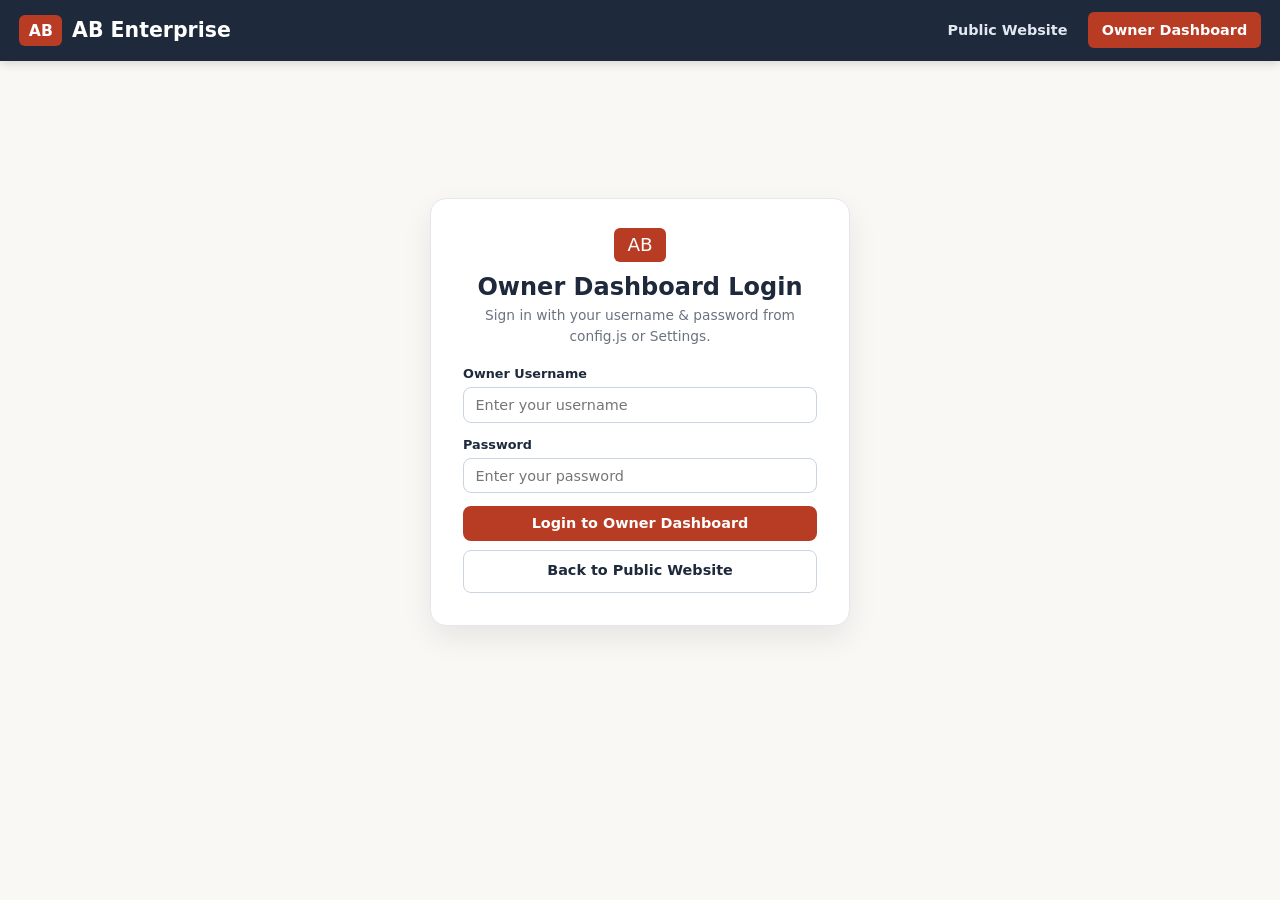
==== owner.html @ 100cbb7a "Create owner.html" ====
<!DOCTYPE html>
<html lang="en">
<head>
  <meta charset="UTF-8" />
  <meta name="viewport" content="width=device-width, initial-scale=1.0" />
  <title>Owner Dashboard | AB Enterprise</title>
  <link rel="stylesheet" href="styles.css" />
</head>
<body>
  <header>
    <div class="nav-container">
      <a href="index.html" class="brand">
        <span class="brand-badge">AB</span>
        <span id="hdr-biz-name">AB Enterprise</span>
      </a>
      <nav>
        <a class="nav-btn" href="index.html">Public Website</a>
        <a class="nav-btn active owner-pill" href="owner.html">Owner Dashboard</a>
      </nav>
    </div>
  </header>

  <!-- LOGIN SCREEN -->
  <main id="page-login" class="login-wrap">
    <div class="login-card">
      <div style="text-align:center; margin-bottom:1.1rem;">
        <span class="brand-badge" style="font-size:1.15rem; padding:0.4rem 0.85rem;">AB</span>
        <h2 style="margin-top:0.65rem; color:var(--secondary);">Owner Dashboard Login</h2>
        <p style="font-size:0.86rem; color:var(--muted);">Sign in with your username & password from <code>config.js</code> or Settings.</p>
      </div>
      <form onsubmit="handleOwnerLogin(event)">
        <div class="form-group">
          <label>Owner Username</label>
          <input type="text" id="login-user" required placeholder="Enter your username" autocomplete="username" />
        </div>
        <div class="form-group">
          <label>Password</label>
          <input type="password" id="login-pass" required placeholder="Enter your password" autocomplete="current-password" />
        </div>
        <p id="login-error" class="hidden" style="color:var(--danger); font-size:0.85rem; margin-bottom:0.7rem; font-weight:600;"></p>
        <button type="submit" class="btn btn-primary" style="width:100%;">Login to Owner Dashboard</button>
        <a href="index.html" class="btn btn-outline" style="width:100%; margin-top:0.55rem;">Back to Public Website</a>
      </form>
    </div>
  </main>

  <!-- OWNER DASHBOARD -->
  <main id="page-owner" class="container hidden">
    <div style="display:flex; justify-content:space-between; align-items:center; flex-wrap:wrap; gap:0.8rem;">
      <div>
        <h2 class="section-title">Owner Business Dashboard — <span class="biz-name-txt">AB Enterprise</span></h2>
        <p class="section-sub" style="margin:0;">
          Manage Sales & Purchase Invoices, Destinations, Materials, Production, Workers & Khata.
          <span id="storage-badge" class="badge badge-blue" style="margin-left:6px;">Local Storage</span>
        </p>
      </div>
      <div style="display:flex; gap:0.5rem; flex-wrap:wrap;">
        <a href="index.html" class="btn btn-outline btn-sm">View Public Site</a>
        <button class="btn btn-danger btn-sm" onclick="logoutOwner()">Logout Owner</button>
      </div>
    </div>

    <div id="owner-alerts"></div>

    <!-- KPIs -->
    <div class="grid-4" style="margin-top:0.95rem;">
      <div class="kpi-card">
        <span>Total Sales (Invoiced)</span>
        <h2 id="kpi-sales">₹0</h2>
        <small style="color:var(--success); font-weight:600;">Received: <span id="kpi-collected">₹0</span></small>
      </div>
      <div class="kpi-card" style="border-color:var(--warning);">
        <span>Customer Credit (Udhaar)</span>
        <h2 id="kpi-receivable">₹0</h2>
        <small style="color:var(--muted);">Supplier Due: <span id="kpi-payable">₹0</span></small>
      </div>
      <div class="kpi-card" style="border-color:var(--danger);">
        <span>Purchases + Labor + Exp</span>
        <h2 id="kpi-outflow">₹0</h2>
        <small style="color:var(--muted);">Purchases: <span id="kpi-purch-tot">₹0</span></small>
      </div>
      <div class="kpi-card" style="border-color:var(--success);">
        <span>Net Business Profit (Est.)</span>
        <h2 id="kpi-profit">₹0</h2>
        <small style="color:var(--muted);">Ready Bricks: <span id="kpi-brick-stock">0</span></small>
      </div>
    </div>

    <!-- Navigation Tabs -->
    <div class="owner-tabs">
      <button class="tab-btn active" onclick="switchOwnerTab('invoices', this)">1. Sales & Purchase Invoices</button>
      <button class="tab-btn" onclick="switchOwnerTab('destinations', this)">2. Destinations & Vehicles</button>
      <button class="tab-btn" onclick="switchOwnerTab('materials', this)">3. Raw Materials Available</button>
      <button class="tab-btn" onclick="switchOwnerTab('production', this)">4. Production & Brick Stock</button>
      <button class="tab-btn" onclick="switchOwnerTab('workers', this)">5. Workers, Labor & Expenses</button>
      <button class="tab-btn" onclick="switchOwnerTab('khata', this)">6. Customer & Supplier Khata</button>
      <button class="tab-btn" onclick="switchOwnerTab('settings', this)">7. Settings, Password & Backup</button>
    </div>

    <!-- TAB 1: INVOICES -->
    <div id="tab-invoices" class="owner-tab">
      <div class="card" style="margin-bottom:1.25rem;">
        <div style="display:flex; justify-content:space-between; align-items:center; flex-wrap:wrap; gap:0.6rem;">
          <h3>Create New Invoice</h3>
          <div class="sub-switch">
            <button type="button" id="btn-mode-sale" class="active" onclick="setInvoiceBuilderType('sale')">Sales Invoice (Customer)</button>
            <button type="button" id="btn-mode-purch" onclick="setInvoiceBuilderType('purchase')">Purchase Invoice (Supplier)</button>
          </div>
        </div>

        <form onsubmit="saveInvoice(event)" style="margin-top:1rem;">
          <div class="grid-4" style="gap:0.75rem;">
            <div class="form-group" style="margin:0;"><label>Invoice Date *</label><input type="date" id="inv-f-date" required></div>
            <div class="form-group" style="margin:0;"><label id="lbl-party-name">Customer Name *</label><input type="text" id="inv-f-party" required placeholder="Party / Company Name"></div>
            <div class="form-group" style="margin:0;"><label>WhatsApp / Phone *</label><input type="tel" id="inv-f-phone" required placeholder="10-digit mobile"></div>
            <div class="form-group" style="margin:0;"><label>Party GSTIN / Ref Bill#</label><input type="text" id="inv-f-gstin" placeholder="Optional"></div>
          </div>

          <div class="grid-4" style="gap:0.75rem; margin-top:0.75rem;">
            <div class="form-group" style="margin:0;"><label>Delivery Destination / Route</label><select id="inv-f-dest" onchange="onInvDestChange()"></select></div>
            <div class="form-group" style="margin:0;"><label>Site Address / Other Destination</label><input type="text" id="inv-f-addr" required placeholder="Plot / Village / Site"></div>
            <div class="form-group" style="margin:0;"><label>Vehicle / Tractor / Truck</label><select id="inv-f-veh" onchange="onInvVehChange()"></select></div>
            <div class="form-group" style="margin:0;"><label>Vehicle No. & Driver Phone</label><input type="text" id="inv-f-veh-custom" placeholder="e.g. GJ01AB1234 / 9876543210"></div>
          </div>

          <div class="draft-items-box">
            <strong style="font-size:0.88rem; color:var(--secondary);" id="lbl-add-items">Add Brick Items to Sales Invoice</strong>
            <div class="grid-4" style="gap:0.6rem; margin-top:0.5rem; align-items:end;">
              <div class="form-group" style="margin:0;"><label>Select Item</label><select id="draft-item-select" onchange="prefillDraftRate()"></select></div>
              <div class="form-group" style="margin:0;"><label id="lbl-draft-qty">Quantity (pcs)</label><input type="number" step="0.01" min="0.01" id="draft-item-qty" value="2000"></div>
              <div class="form-group" style="margin:0;"><label id="lbl-draft-rate">Rate per 1,000 (₹)</label><input type="number" step="0.01" min="0" id="draft-item-rate"></div>
              <button type="button" class="btn btn-dark" onclick="addDraftItem()">+ Add Item to Bill</button>
            </div>
            <div class="table-wrap" style="margin-top:0.6rem;">
              <table>
                <thead><tr><th>Item Description</th><th>Qty</th><th>Rate</th><th>Subtotal (₹)</th><th>Remove</th></tr></thead>
                <tbody id="draft-items-body"></tbody>
              </table>
            </div>
          </div>

          <div class="grid-4" style="gap:0.75rem;">
            <div class="form-group" style="margin:0;"><label>Transport Freight / Bhada (₹)</label><input type="number" id="inv-f-freight" min="0" value="0" oninput="recalcDraftSummary()"></div>
            <div class="form-group" style="margin:0;"><label>Loading / Unloading (₹)</label><input type="number" id="inv-f-loading" min="0" value="0" oninput="recalcDraftSummary()"></div>
            <div class="form-group" style="margin:0;"><label>Discount (₹)</label><input type="number" id="inv-f-disc" min="0" value="0" oninput="recalcDraftSummary()"></div>
            <div class="form-group" style="margin:0;">
              <label>GST Rate (%)</label>
              <select id="inv-f-gst" onchange="recalcDraftSummary()">
                <option value="0">0% (Non-GST / Cash Memo)</option>
                <option value="5">5% GST</option>
                <option value="12">12% GST (Bricks)</option>
                <option value="18">18% GST</option>
              </select>
            </div>
          </div>

          <div class="grid-4" style="gap:0.75rem; margin-top:0.75rem; align-items:end;">
            <div class="form-group" style="margin:0;"><label>Grand Total (₹)</label><input type="number" id="inv-f-grand" readonly style="background:#fff7ed; font-weight:800; color:var(--primary); font-size:1.05rem;"></div>
            <div class="form-group" style="margin:0;"><label>Paid Amount Now (₹)</label><input type="number" id="inv-f-paid" min="0" value="0" required></div>
            <div class="form-group" style="margin:0;">
              <label>Payment Mode</label>
              <select id="inv-f-mode"><option>Cash</option><option>UPI / PhonePe</option><option>Bank Transfer / NEFT</option><option>Cheque</option><option>Credit (Udhaar)</option></select>
            </div>
            <div class="form-group" style="margin:0;">
              <label>Status</label>
              <select id="inv-f-status"><option>Pending</option><option>Loading</option><option selected>Dispatched</option><option>Delivered</option><option>Received</option></select>
            </div>
          </div>

          <button type="submit" class="btn btn-primary" style="width:100%; margin-top:0.9rem;" id="btn-save-invoice">Save Sales Invoice & Deduct Brick Stock</button>
        </form>
      </div>

      <div class="card">
        <div style="display:flex; justify-content:space-between; align-items:center; flex-wrap:wrap; gap:0.6rem; margin-bottom:0.6rem;">
          <h3>All Sales & Purchase Invoices</h3>
          <div style="display:flex; gap:0.5rem; flex-wrap:wrap;">
            <select id="inv-filter-type" onchange="renderOwner()" style="width:auto;">
              <option value="all">All Invoices (Sales + Purchase)</option>
              <option value="sale">Sales Invoices Only</option>
              <option value="purchase">Purchase Invoices Only</option>
              <option value="due">With Pending Balance Due</option>
            </select>
            <input type="text" id="inv-search" placeholder="Search bill#, party, destination..." oninput="renderOwner()" style="width:220px;">
          </div>
        </div>
        <div class="table-wrap">
          <table>
            <thead>
              <tr><th>Bill # / Date</th><th>Type</th><th>Party & Destination</th><th>Items & Vehicle</th><th>Total / Paid / Due</th><th>Status</th><th>Print & WhatsApp</th></tr>
            </thead>
            <tbody id="invoices-table-body"></tbody>
          </table>
        </div>
      </div>
    </div>

    <!-- TAB 2: DESTINATIONS & VEHICLES -->
    <div id="tab-destinations" class="owner-tab hidden grid-2">
      <div class="card">
        <h3>Delivery Destinations & Freight Rates</h3>
        <form onsubmit="addDestination(event)" class="grid-2" style="gap:0.65rem; margin:0.8rem 0 1rem;">
          <div class="form-group" style="margin:0;"><label>Destination / Zone *</label><input type="text" id="d-name" required placeholder="e.g. Ring Road / City"></div>
          <div class="form-group" style="margin:0;"><label>Distance (km)</label><input type="number" id="d-km" min="1" required></div>
          <div class="form-group" style="margin:0;"><label>Tractor Freight (₹)</label><input type="number" id="d-tractor" min="0" required></div>
          <div class="form-group" style="margin:0;"><label>Truck Freight (₹)</label><input type="number" id="d-truck" min="0" required></div>
          <button type="submit" class="btn btn-primary" style="grid-column:span 2;">+ Add Destination</button>
        </form>
        <div class="table-wrap">
          <table>
            <thead><tr><th>Destination</th><th>Dist.</th><th>Tractor ₹</th><th>Truck ₹</th><th>Action</th></tr></thead>
            <tbody id="dest-table-body"></tbody>
          </table>
        </div>
      </div>

      <div class="card">
        <h3>Vehicles, Tractors & Drivers</h3>
        <form onsubmit="addVehicle(event)" class="grid-2" style="gap:0.65rem; margin:0.8rem 0 1rem;">
          <div class="form-group" style="margin:0;"><label>Vehicle No. *</label><input type="text" id="v-num" required placeholder="e.g. GJ-01-TR-4421"></div>
          <div class="form-group" style="margin:0;"><label>Vehicle Type</label><select id="v-type"><option>Tractor Trolley</option><option>6-Wheel Dumper</option><option>10-Wheel Truck</option><option>Pickup / Tempo</option></select></div>
          <div class="form-group" style="margin:0;"><label>Driver Name *</label><input type="text" id="v-driver" required></div>
          <div class="form-group" style="margin:0;"><label>Driver WhatsApp *</label><input type="tel" id="v-phone" required></div>
          <button type="submit" class="btn btn-dark" style="grid-column:span 2;">+ Save Vehicle & Driver</button>
        </form>
        <div class="table-wrap">
          <table>
            <thead><tr><th>Vehicle</th><th>Type</th><th>Driver</th><th>Phone</th><th>Action</th></tr></thead>
            <tbody id="veh-table-body"></tbody>
          </table>
        </div>
      </div>
    </div>

    <!-- TAB 3: RAW MATERIALS -->
    <div id="tab-materials" class="owner-tab hidden grid-2">
      <div class="card">
        <h3>Available Raw Materials Stock</h3>
        <p class="section-sub">Auto-increases on Purchase Invoices; deducts when used below.</p>
        <div class="table-wrap">
          <table>
            <thead><tr><th>Material</th><th>Available Qty</th><th>Default Rate (₹)</th><th>Status</th></tr></thead>
            <tbody id="materials-stock-body"></tbody>
          </table>
        </div>
        <form onsubmit="addNewMaterialType(event)" class="grid-4" style="gap:0.5rem; margin-top:1rem;">
          <input type="text" id="new-mat-name" placeholder="Material Name" required>
          <input type="text" id="new-mat-unit" placeholder="Unit (Tons/Bags)" required>
          <input type="number" id="new-mat-rate" placeholder="Rate ₹" required>
          <button type="submit" class="btn btn-dark btn-sm">+ Add Material</button>
        </form>
      </div>

      <div class="card">
        <h3>Record Material Used in Production</h3>
        <form onsubmit="useRawMaterial(event)" style="margin-top:0.6rem;">
          <div class="grid-2" style="gap:0.7rem;">
            <div class="form-group"><label>Date</label><input type="date" id="use-date" required></div>
            <div class="form-group"><label>Material</label><select id="use-mat"></select></div>
          </div>
          <div class="grid-2" style="gap:0.7rem;">
            <div class="form-group"><label>Quantity Used</label><input type="number" step="0.01" min="0.01" id="use-qty" required></div>
            <div class="form-group"><label>Batch / Kiln Round</label><input type="text" id="use-note" required></div>
          </div>
          <button type="submit" class="btn btn-primary" style="width:100%;">Deduct from Available Material</button>
        </form>
        <h4 style="margin-top:1.25rem;">Recent Consumption Log</h4>
        <div class="table-wrap">
          <table>
            <thead><tr><th>Date</th><th>Material</th><th>Qty Used</th><th>Batch / Note</th></tr></thead>
            <tbody id="mat-usage-body"></tbody>
          </table>
        </div>
      </div>
    </div>

    <!-- TAB 4: PRODUCTION & BRICK STOCK -->
    <div id="tab-production" class="owner-tab hidden">
      <div class="grid-2" style="margin-bottom:1.2rem;">
        <div class="card">
          <h3>Record Daily Production Batch</h3>
          <form onsubmit="addProduction(event)" style="margin-top:0.7rem;">
            <div class="grid-2" style="gap:0.7rem;">
              <div class="form-group"><label>Date</label><input type="date" id="prod-date" required></div>
              <div class="form-group"><label>Brick Type</label><select id="prod-brick"></select></div>
            </div>
            <div class="form-group"><label>Kiln / Machine Batch #</label><input type="text" id="prod-batch" required placeholder="e.g. Kiln-A / Round-8"></div>
            <div class="grid-2" style="gap:0.7rem;">
              <div class="form-group"><label>Gross Produced</label><input type="number" id="prod-qty" min="1" required></div>
              <div class="form-group"><label>Damaged / Broken</label><input type="number" id="prod-waste" min="0" value="0" required></div>
            </div>
            <button type="submit" class="btn btn-primary" style="width:100%;">Save Production & Add to Stock</button>
          </form>
        </div>

        <div class="card">
          <h3>Recent Production Batches</h3>
          <div class="table-wrap">
            <table>
              <thead><tr><th>Date</th><th>Batch</th><th>Brick Type</th><th>Net Good</th><th>Waste</th></tr></thead>
              <tbody id="prod-table-body"></tbody>
            </table>
          </div>
        </div>
      </div>

      <div class="card">
        <h3>Brick Stock & Rate Card Control</h3>
        <div class="table-wrap">
          <table>
            <thead><tr><th>Brick Product</th><th>Rate / 1,000 (₹)</th><th>Available Stock (pcs)</th><th>Min Alert</th><th>Save</th></tr></thead>
            <tbody id="inventory-table-body"></tbody>
          </table>
        </div>
        <form onsubmit="addNewBrickProduct(event)" class="grid-4" style="gap:0.6rem; margin-top:1rem;">
          <input type="text" id="nb-name" required placeholder="New Brick Name">
          <input type="number" id="nb-rate" min="100" required placeholder="Rate / 1,000 (₹)">
          <input type="number" id="nb-stock" min="0" required placeholder="Opening Stock">
          <button type="submit" class="btn btn-dark btn-sm">+ Add New Brick Type</button>
        </form>
      </div>
    </div>

    <!-- TAB 5: WORKERS & EXPENSES -->
    <div id="tab-workers" class="owner-tab hidden grid-2">
      <div class="card">
        <h3>Workers / Labor Payment & Advance (Peshgi)</h3>
        <form onsubmit="addExpense(event)" style="margin-top:0.7rem;">
          <div class="grid-2" style="gap:0.7rem;">
            <div class="form-group"><label>Date</label><input type="date" id="exp-date" required></div>
            <div class="form-group">
              <label>Category</label>
              <select id="exp-cat">
                <option>Molding / Pather Labor</option>
                <option>Kiln Loading / Bharai-Nikasi</option>
                <option>Worker Advance (Peshgi)</option>
                <option>Driver Salary / Bata</option>
                <option>Tractor / Truck Diesel & Repair</option>
                <option>Electricity / Rent / Misc</option>
              </select>
            </div>
          </div>
          <div class="gr
---- styles.css ----
:root {
  --primary: #b83b24;
  --primary-dark: #8f2a18;
  --secondary: #1e293b;
  --accent: #f59e0b;
  --whatsapp: #25d366;
  --whatsapp-dark: #128c7e;
  --bg: #faf8f5;
  --card: #ffffff;
  --text: #1f2937;
  --muted: #6b7280;
  --border: #e5e7eb;
  --success: #16a34a;
  --warning: #d97706;
  --danger: #dc2626;
  --info: #2563eb;
}

* {
  box-sizing: border-box;
  margin: 0;
  padding: 0;
  font-family: 'Segoe UI', system-ui, -apple-system, sans-serif;
}

body {
  background: var(--bg);
  color: var(--text);
  line-height: 1.5;
}

.hidden { display: none !important; }

header {
  background: var(--secondary);
  color: #fff;
  position: sticky;
  top: 0;
  z-index: 100;
  box-shadow: 0 2px 10px rgba(0, 0, 0, 0.16);
}

.nav-container {
  max-width: 1320px;
  margin: auto;
  padding: 0.78rem 1.2rem;
  display: flex;
  justify-content: space-between;
  align-items: center;
  flex-wrap: wrap;
  gap: 0.8rem;
}

.brand {
  display: flex;
  align-items: center;
  gap: 0.6rem;
  font-size: 1.28rem;
  font-weight: 800;
  color: #fff;
  text-decoration: none;
}

.brand-badge {
  background: var(--primary);
  color: #fff;
  padding: 0.25rem 0.6rem;
  border-radius: 6px;
  font-size: 0.98rem;
}

nav {
  display: flex;
  gap: 0.45rem;
  flex-wrap: wrap;
  align-items: center;
}

.nav-btn {
  background: transparent;
  color: #e2e8f0;
  border: none;
  padding: 0.45rem 0.85rem;
  border-radius: 6px;
  cursor: pointer;
  font-size: 0.9rem;
  font-weight: 600;
  text-decoration: none;
}

.nav-btn:hover, .nav-btn.active {
  background: rgba(255, 255, 255, 0.12);
  color: #fff;
}

.nav-btn.owner-pill {
  background: var(--primary);
  color: #fff;
}

.nav-btn.owner-pill:hover {
  background: var(--primary-dark);
}

.container {
  max-width: 1320px;
  margin: auto;
  padding: 1.4rem 1.2rem;
}

.section-title {
  font-size: 1.55rem;
  color: var(--secondary);
  font-weight: 800;
  margin-bottom: 0.3rem;
}

.section-sub {
  color: var(--muted);
  margin-bottom: 1.1rem;
  font-size: 0.92rem;
}

.grid-2 { display: grid; grid-template-columns: repeat(auto-fit, minmax(320px, 1fr)); gap: 1.2rem; }
.grid-3 { display: grid; grid-template-columns: repeat(auto-fit, minmax(260px, 1fr)); gap: 1.1rem; }
.grid-4 { display: grid; grid-template-columns: repeat(auto-fit, minmax(210px, 1fr)); gap: 0.95rem; }

.card {
  background: var(--card);
  border: 1px solid var(--border);
  border-radius: 12px;
  padding: 1.2rem;
  box-shadow: 0 2px 8px rgba(0, 0, 0, 0.04);
}

.btn {
  display: inline-flex;
  align-items: center;
  justify-content: center;
  gap: 0.4rem;
  padding: 0.6rem 1.1rem;
  border-radius: 8px;
  border: none;
  font-weight: 700;
  cursor: pointer;
  font-size: 0.9rem;
  text-decoration: none;
  transition: 0.18s;
}

.btn-primary { background: var(--primary); color: #fff; }
.btn-primary:hover { background: var(--primary-dark); }
.btn-wa { background: var(--whatsapp); color: #fff; }
.btn-wa:hover { background: var(--whatsapp-dark); }
.btn-dark { background: var(--secondary); color: #fff; }
.btn-info { background: var(--info); color: #fff; }
.btn-danger { background: var(--danger); color: #fff; }
.btn-outline { background: #fff; border: 1.5px solid #cbd5e1; color: var(--secondary); }
.btn-hero-outline { background: transparent; border: 1.5px solid #fff; color: #fff; }
.btn-sm { padding: 0.34rem 0.65rem; font-size: 0.79rem; border-radius: 6px; }

.hero {
  background: linear-gradient(135deg, rgba(30, 41, 59, 0.96), rgba(184, 59, 36, 0.9));
  color: #fff;
  padding: 3rem 1.2rem;
  border-radius: 0 0 22px 22px;
}

.hero-inner {
  max-width: 1320px;
  margin: auto;
  display: grid;
  grid-template-columns: 1.3fr 1fr;
  gap: 2rem;
  align-items: center;
}

.hero h1 { font-size: 2.3rem; line-height: 1.2; margin-bottom: 0.85rem; }
.hero p { color: #e2e8f0; margin-bottom: 1.3rem; }

.hero-stats {
  background: rgba(255, 255, 255, 0.1);
  backdrop-filter: blur(8px);
  padding: 1.25rem;
  border-radius: 14px;
  border: 1px solid rgba(255, 255, 255, 0.2);
  display: grid;
  grid-template-columns: 1fr 1fr;
  gap: 1rem;
}

.stat-box h3 { font-size: 1.45rem; color: var(--accent); }
.stat-box p { font-size: 0.82rem; margin: 0; color: #f1f5f9; }

.brick-icon {
  width: 44px;
  height: 26px;
  background: var(--primary);
  border-radius: 4px;
  margin-bottom: 0.65rem;
  box-shadow: inset 0 -4px 0 rgba(0, 0, 0, 0.22);
}

.price-tag { font-size: 1.28rem; font-weight: 800; color: var(--primary); margin: 0.3rem 0; }
.badge { display: inline-block; padding: 0.18rem 0.55rem; border-radius: 999px; font-size: 0.75rem; font-weight: 700; }
.badge-ok { background: #dcfce7; color: #166534; }
.badge-warn { background: #fef3c7; color: #92400e; }
.badge-blue { background: #dbeafe; color: #1e40af; }
.badge-red { background: #fee2e2; color: #991b1b; }
.badge-purple { background: #f3e8ff; color: #6b21a8; }

.form-group { margin-bottom: 0.78rem; }
label { display: block; font-size: 0.8rem; font-weight: 700; margin-bottom: 0.25rem; color: var(--secondary); }

input, select, textarea {
  width: 100%;
  padding: 0.54rem 0.72rem;
  border: 1px solid #cbd5e1;
  border-radius: 8px;
  font-size: 0.9rem;
  background: #fff;
}

input:focus, select:focus, textarea:focus {
  outline: none;
  border-color: var(--primary);
  box-shadow: 0 0 0 3px rgba(184, 59, 36, 0.12);
}

.estimate-box {
  background: #fff7ed;
  border: 1px solid #fed7aa;
  padding: 0.85rem;
  border-radius: 10px;
  margin: 0.85rem 0;
}

.login-wrap {
  min-height: 78vh;
  display: flex;
  align-items: center;
  justify-content: center;
  padding: 1.5rem;
}

.login-card {
  max-width: 420px;
  width: 100%;
  background: #fff;
  border: 1px solid var(--border);
  border-radius: 16px;
  padding: 2rem;
  box-shadow: 0 12px 30px rgba(0, 0, 0, 0.08);
}

.kpi-card {
  background: #fff;
  border-left: 5px solid var(--primary);
  padding: 0.95rem 1.05rem;
  border-radius: 10px;
  box-shadow: 0 2px 6px rgba(0, 0, 0, 0.05);
}

.kpi-card span { font-size: 0.78rem; color: var(--muted); font-weight: 700; display: block; }
.kpi-card h2 { font-size: 1.4rem; margin-top: 0.15rem; color: var(--secondary); }

.owner-tabs {
  display: flex;
  gap: 0.42rem;
  flex-wrap: wrap;
  margin: 1.15rem 0;
  padding-bottom: 0.6rem;
  border-bottom: 2px solid var(--border);
}

.tab-btn {
  padding: 0.5rem 0.85rem;
  border: none;
  background: #e2e8f0;
  color: var(--secondary);
  border-radius: 8px;
  font-weight: 700;
  font-size: 0.84rem;
  cursor: pointer;
}

.tab-btn.active { background: var(--secondary); color: #fff; }

.sub-switch {
  display: inline-flex;
  background: #e2e8f0;
  padding: 4px;
  border-radius: 10px;
}

.sub-switch button {
  border: none;
  background: transparent;
  padding: 0.45rem 1rem;
  border-radius: 7px;
  font-weight: 700;
  cursor: pointer;
  color: var(--secondary);
  font-size: 0.86rem;
}

.sub-switch button.active { background: var(--primary); color: #fff; }

.table-wrap { overflow-x: auto; }
table { width: 100%; border-collapse: collapse; margin-top: 0.4rem; font-size: 0.86rem; }
th, td { padding: 0.6rem 0.65rem; text-align: left; border-bottom: 1px solid var(--border); vertical-align: top; }
th { background: #f8fafc; font-weight: 700; color: var(--secondary); white-space: nowrap; }

.alert-bar {
  background: #fef3c7;
  border: 1px solid #f59e0b;
  color: #92400e;
  padding: 0.7rem 0.95rem;
  border-radius: 10px;
  margin-top: 0.9rem;
  font-size: 0.86rem;
}

.draft-items-box {
  background: #f8fafc;
  border: 1px solid var(--border);
  border-radius: 10px;
  padding: 0.85rem;
  margin: 0.85rem 0;
}

.modal-backdrop {
  position: fixed;
  inset: 0;
  background: rgba(15, 23, 42, 0.7);
  z-index: 1000;
  display: flex;
  align-items: center;
  justify-content: center;
  padding: 1rem;
}

.modal-box {
  background: #fff;
  border-radius: 12px;
  max-width: 720px;
  width: 100%;
  padding: 1.6rem;
  max-height: 92vh;
  overflow-y: auto;
  box-shadow: 0 20px 45px rgba(0, 0, 0, 0.3);
}

.inv-header {
  display: flex;
  justify-content: space-between;
  gap: 1rem;
  border-bottom: 2px solid var(--secondary);
  padding-bottom: 0.8rem;
  margin-bottom: 0.9rem;
  flex-wrap: wrap;
}

.inv-meta-grid {
  display: grid;
  grid-template-columns: 1fr 1fr;
  gap: 0.8rem;
  background: #f8fafc;
  padding: 0.8rem;
  border-radius: 8px;
  margin-bottom: 0.9rem;
  font-size: 0.88rem;
}

.wa-float {
  position: fixed;
  bottom: 20px;
  right: 20px;
  z-index: 950;
  display: flex;
  flex-direction: column;
  align-items: flex-end;
  gap: 0.55rem;
}

.wa-popup {
  background: #fff;
  border: 1px solid var(--border);
  border-radius: 12px;
  width: 280px;
  padding: 1rem;
  box-shadow: 0 10px 25px rgba(0, 0, 0, 0.18);
}

.wa-fab {
  background: var(--whatsapp);
  color: #fff;
  border: none;
  border-radius: 999px;
  padding: 0.8rem 1.15rem;
  font-weight: 800;
  font-size: 0.9rem;
  cursor: pointer;
  box-shadow: 0 6px 18px rgba(37, 211, 102, 0.4);
  display: flex;
  align-items: center;
  gap: 0.4rem;
}

footer {
  background: var(--secondary);
  color: #cbd5e1;
  text-align: center;
  padding: 1.7rem 1rem;
  margin-top: 3rem;
  font-size: 0.86rem;
}

@media (max-width: 768px) {
  .hero-inner, .inv-meta-grid { grid-template-columns: 1fr; }
  .hero h1 { font-size: 1.8rem; }
}

@media print {
  header, .wa-float, footer, #page-website, #page-login, #page-owner, .no-print {
    display: none !important;
  }
  #print-modal {
    position: static;
    background: none;
    padding: 0;
    display: block !important;
  }
  #print-modal .modal-box {
    box-shadow: none;
    max-width: 100%;
    border: 1px solid #000;
    padding: 1rem;
  }
}
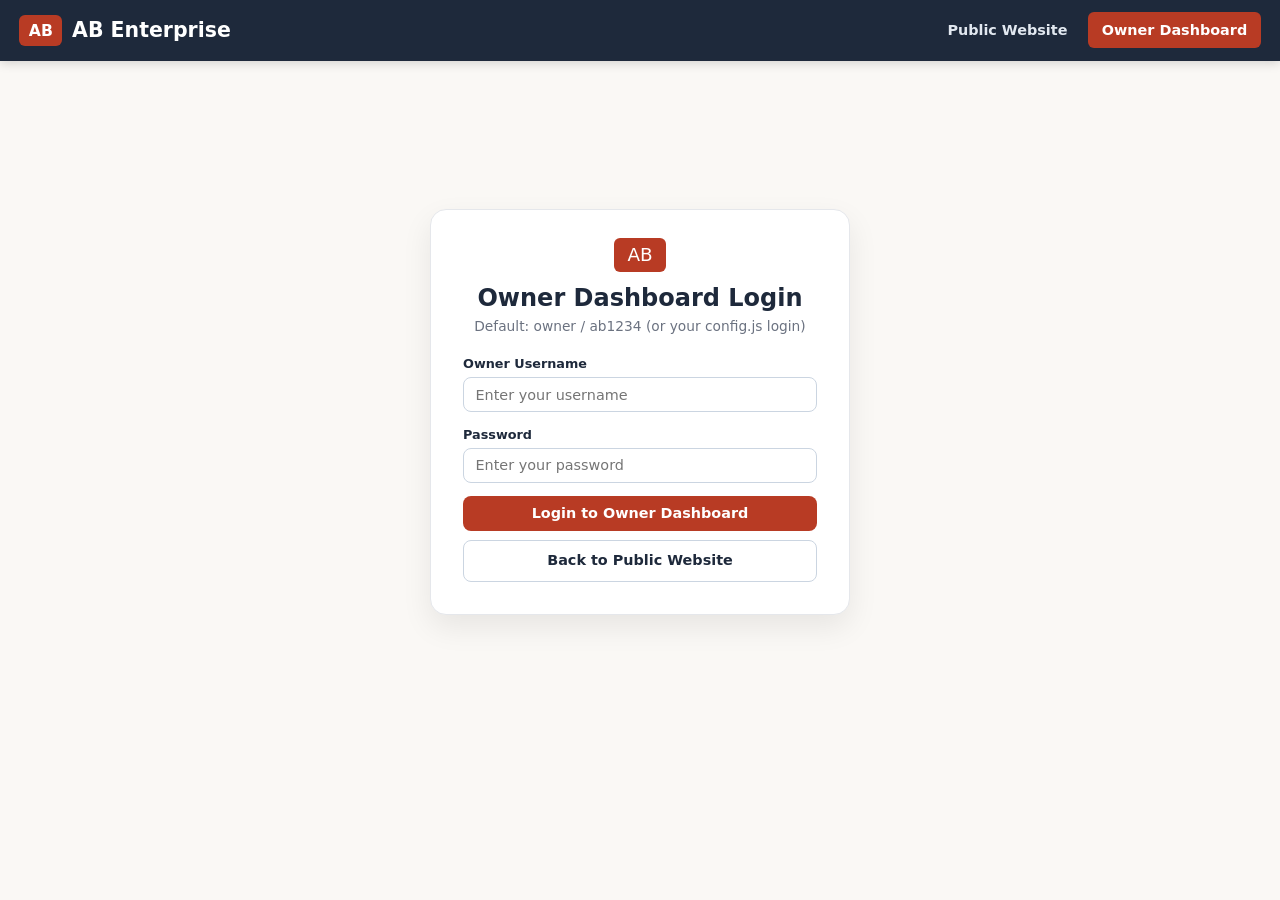
==== commit ac7353af: "Create owner.html" ====
--- a/owner.html
+++ b/owner.html
@@ -26,9 +26,9 @@
       <div style="text-align:center; margin-bottom:1.1rem;">
         <span class="brand-badge" style="font-size:1.15rem; padding:0.4rem 0.85rem;">AB</span>
         <h2 style="margin-top:0.65rem; color:var(--secondary);">Owner Dashboard Login</h2>
-        <p style="font-size:0.86rem; color:var(--muted);">Sign in with your username & password from <code>config.js</code> or Settings.</p>
-      </div>
-      <form onsubmit="handleOwnerLogin(event)">
+        <p style="font-size:0.86rem; color:var(--muted);">Default: <code>owner</code> / <code>ab1234</code> (or your <code>config.js</code> login)</p>
+      </div>
+      <form id="owner-login-form" action="javascript:void(0);" onsubmit="if(typeof handleOwnerLogin==='function'){handleOwnerLogin(event);}else{var e=document.getElementById('login-error');e.textContent='Error: app.js did not load. Make sure app.js is uploaded in the same folder (not app.js.txt).';e.classList.remove('hidden');}">
         <div class="form-group">
           <label>Owner Username</label>
           <input type="text" id="login-user" required placeholder="Enter your username" autocomplete="username" />
@@ -333,11 +333,4 @@
               <select id="exp-cat">
                 <option>Molding / Pather Labor</option>
                 <option>Kiln Loading / Bharai-Nikasi</option>
-                <option>Worker Advance (Peshgi)</option>
-                <option>Driver Salary / Bata</option>
-                <option>Tractor / Truck Diesel & Repair</option>
-                <option>Electricity / Rent / Misc</option>
-              </select>
-            </div>
-          </div>
-          <div class="gr+                <option>W
